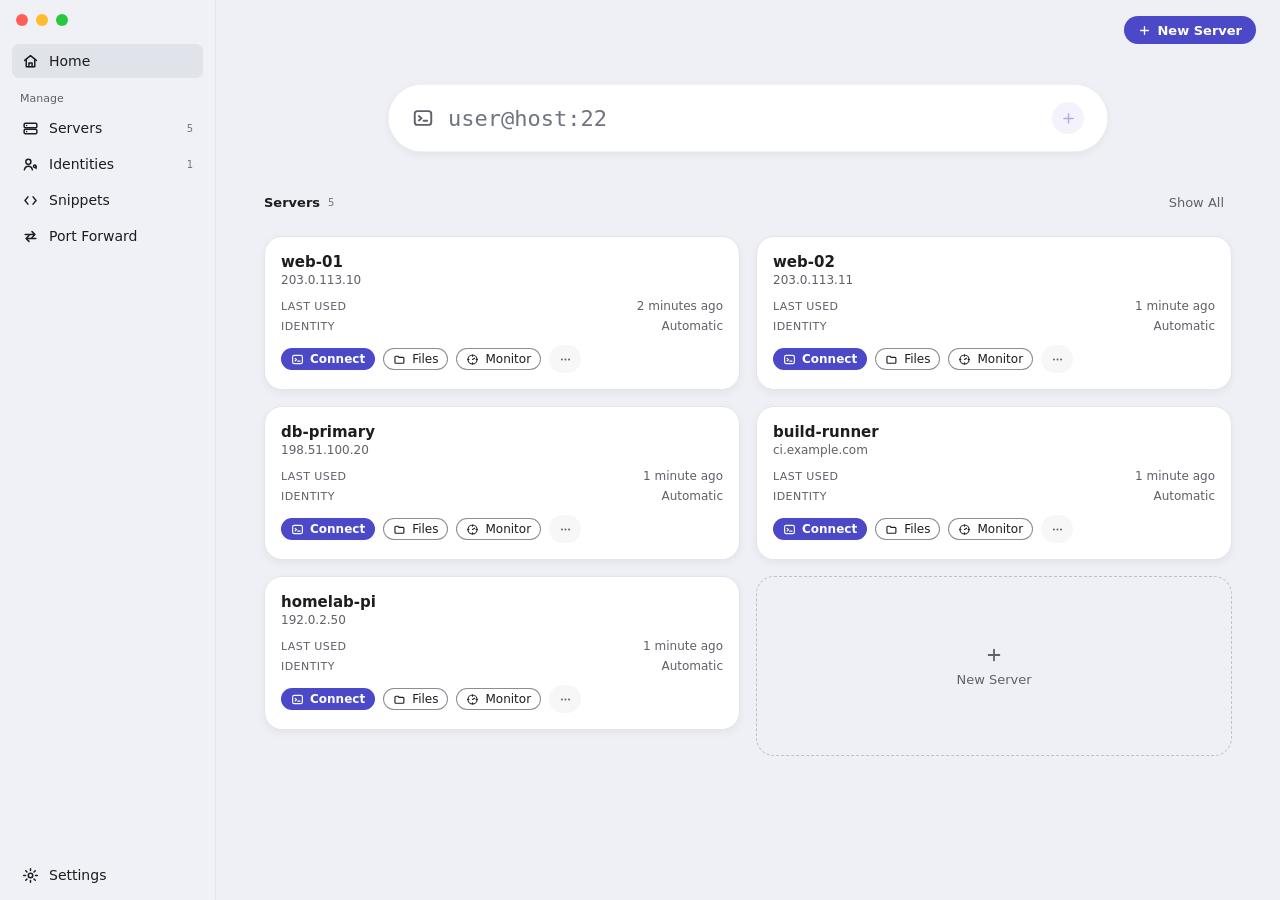
==== src/Catussh.Design/index.html @ dd432e3e "Port the catussh design system and a .NET shell The SwiftUI layer cannot be translated into C# contr" ====
<!DOCTYPE html>
<html lang="en">
<head>
  <meta charset="utf-8" />
  <meta name="viewport" content="width=device-width, initial-scale=1" />
  <title>catussh</title>
  <link rel="stylesheet" href="tokens.css" />
  <link rel="stylesheet" href="components.css" />
  <style>
    html, body { margin: 0; height: 100%; }
    body {
      font: var(--font-body);
      color: var(--rx-ink);
      background: var(--rx-window);
      -webkit-font-smoothing: antialiased;
      overflow: hidden;
    }
    * { box-sizing: border-box; }
    button { font-family: inherit; }
    ::selection { background: var(--rx-accent-fill); }
    .rx-content::-webkit-scrollbar { width: 10px; }
    .rx-content::-webkit-scrollbar-thumb {
      background: color-mix(in srgb, var(--rx-ink) 18%, transparent);
      border: 3px solid transparent;
      background-clip: padding-box;
      border-radius: 999px;
    }
  </style>
</head>
<body>
  <div id="app"></div>
  <script src="app.js"></script>
</body>
</html>
---- src/Catussh.Design/tokens.css ----
/*
 * tokens.css — port of Foundation/CatusshDesign/Sources/CatusshDesign/Tokens.swift
 *
 * Every value here is a literal copy of the Swift token. The Swift builds
 * appearance-aware colours from `Color(rxLight:dark:)`; the equivalent is a
 * :root block for light and a `.dark` block for dark, both fed by the same
 * 0xRRGGBBAA literals converted to CSS rgba() — no hand-picked shades.
 */

:root {
  /* MARK: Spacing — 4pt alignment grid */
  --space-1: 4px;
  --space-2: 8px;
  --space-3: 12px;
  --space-4: 16px;
  --space-5: 20px;
  --space-6: 24px;

  /* MARK: Radius */
  --radius-sm: 5px;
  --radius-md: 7px;
  --radius-lg: 10px;
  --radius-card: 18px;

  /* MARK: Metrics */
  --control-height: 28px;
  --small-control-height: 22px;
  --sidebar-width: 216px;
  --table-row-height: 40px;
  --dense-row-height: 32px;
  --table-header-height: 28px;
  --form-row-min-height: 56px;

  /* MARK: Palette (light) */
  --rx-window: rgba(238, 240, 245, 1);                 /* 0xEEF0F5FF */
  --rx-sidebar-selected: rgba(225, 227, 234, 1);        /* 0xE1E3EAFF */
  --rx-surface: rgba(255, 255, 255, 1);                 /* 0xFFFFFFFF */
  --rx-surface-sunken: rgba(241, 242, 245, 1);          /* 0xF1F2F5FF */
  --rx-pill: rgba(227, 229, 235, 1);                    /* 0xE3E5EBFF */
  --rx-hairline: rgba(227, 229, 234, 1);                /* 0xE3E5EAFF */
  --rx-control-border: rgba(138, 141, 150, 1);          /* 0x8A8D96FF */
  --rx-ink: rgba(29, 29, 31, 1);                        /* 0x1D1D1FFF */
  --rx-ink-secondary: rgba(95, 97, 104, 1);             /* 0x5F6168FF */
  --rx-ink-tertiary: rgba(112, 115, 128, 1);            /* 0x707380FF */
  --rx-accent: rgba(75, 73, 200, 1);                    /* 0x4B49C8FF */
  --rx-on-accent: rgba(255, 255, 255, 1);               /* 0xFFFFFFFF */
  --rx-series-2: rgba(59, 148, 214, 1);                 /* 0x3B94D6FF */
  --rx-series-2-fill: rgba(59, 148, 214, 0.2);          /* 0x3B94D633 */
  --rx-accent-fill: rgba(75, 73, 200, 0.149);           /* 0x4B49C826 */
  --rx-segment-selected: rgba(110, 112, 121, 1);        /* 0x6E7079FF */
  --rx-on-segment: rgba(255, 255, 255, 1);              /* 0xFFFFFFFF */
  --rx-success: rgba(36, 161, 72, 1);                   /* 0x24A148FF */
  --rx-success-halo: rgba(36, 161, 72, 0.149);          /* 0x24A14826 */
  --rx-warning: rgba(168, 100, 0, 1);                   /* 0xA86400FF */
  --rx-danger: rgba(217, 48, 37, 1);                    /* 0xD93025FF */
  --rx-row-selected: rgba(228, 228, 247, 1);            /* 0xE4E4F7FF */
  --rx-row-hover: rgba(244, 245, 248, 1);               /* 0xF4F5F8FF */
  --rx-scrim: rgba(20, 22, 30, 0.4);                    /* 0x14161E66 */
  --rx-terminal-bg: rgba(22, 23, 26, 1);                /* 0x16171AFF */
  --rx-terminal-fg: rgba(230, 231, 234, 1);             /* 0xE6E7EAFF */
  --rx-terminal-muted: rgba(139, 142, 150, 1);          /* 0x8B8E96FF */
  --rx-terminal-green: rgba(95, 211, 131, 1);           /* 0x5FD383FF */
  --rx-terminal-blue: rgba(124, 183, 255, 1);           /* 0x7CB7FFFF */
  --rx-terminal-yellow: rgba(232, 194, 106, 1);         /* 0xE8C26AFF */
  --rx-terminal-red: rgba(255, 123, 114, 1);            /* 0xFF7B72FF */
  --rx-terminal-cursor: rgba(169, 167, 255, 1);         /* 0xA9A7FFFF */

  /* Card shadow: black at 5% in light, 20% in dark (Card.swift) */
  --rx-card-shadow: 0 3px 8px rgba(0, 0, 0, 0.05);

  /* MARK: Type — every size/weight from Font extension in Tokens.swift */
  --font-page-title: 700 26px var(--rx-font-ui);        /* rxPageTitle */
  --font-metric-xl: 600 32px var(--rx-font-ui);         /* rxMetricXL */
  --font-metric-md: 600 16px var(--rx-font-ui);         /* rxMetricMD */
  --font-sheet-title: 700 18px var(--rx-font-ui);       /* rxSheetTitle */
  --font-section-title: 600 13px var(--rx-font-ui);     /* rxSectionTitle */
  --font-body: 400 13px var(--rx-font-ui);              /* rxBody */
  --font-body-strong: 600 13px var(--rx-font-ui);       /* rxBodyStrong */
  --font-caption: 500 11px var(--rx-font-ui);           /* rxCaption */
  --font-section-label: 500 11px var(--rx-font-ui);     /* rxSectionLabel */
  --font-help: 400 11px var(--rx-font-ui);              /* rxHelp */
  --font-unit: 500 13px var(--rx-font-ui);              /* rxUnit */
  --font-axis: 400 10px var(--rx-font-ui);              /* rxAxis */
  --font-code: 400 12px var(--rx-font-mono);            /* rxCode */

  /* rxCapsTracking: 0.04em of 11pt = 0.44pt */
  --rx-caps-tracking: 0.44px;

  --rx-font-ui: -apple-system, BlinkMacSystemFont, "SF Pro Text", "Segoe UI Variable Text",
    "Segoe UI", system-ui, sans-serif;
  --rx-font-mono: ui-monospace, "SF Mono", "Cascadia Mono", "Consolas", monospace;
}

.dark {
  --rx-window: rgba(27, 28, 31, 1);                     /* 0x1B1C1FFF */
  --rx-sidebar-selected: rgba(52, 54, 59, 1);           /* 0x34363BFF */
  --rx-surface: rgba(38, 39, 43, 1);                    /* 0x26272BFF */
  --rx-surface-sunken: rgba(31, 32, 35, 1);             /* 0x1F2023FF */
  --rx-pill: rgba(47, 49, 53, 1);                       /* 0x2F3135FF */
  --rx-hairline: rgba(58, 59, 64, 1);                   /* 0x3A3B40FF */
  --rx-control-border: rgba(118, 120, 127, 1);          /* 0x76787FFF */
  --rx-ink: rgba(245, 245, 247, 1);                     /* 0xF5F5F7FF */
  --rx-ink-secondary: rgba(161, 163, 170, 1);           /* 0xA1A3AAFF */
  --rx-ink-tertiary: rgba(138, 141, 150, 1);            /* 0x8A8D96FF */
  --rx-accent: rgba(133, 131, 255, 1);                  /* 0x8583FFFF */
  --rx-on-accent: rgba(18, 18, 46, 1);                  /* 0x12122EFF */
  --rx-series-2: rgba(108, 188, 242, 1);                /* 0x6CBCF2FF */
  --rx-series-2-fill: rgba(108, 188, 242, 0.161);       /* 0x6CBCF229 */
  --rx-accent-fill: rgba(133, 131, 255, 0.18);          /* 0x8583FF2E */
  --rx-segment-selected: rgba(95, 97, 105, 1);          /* 0x5F6169FF */
  --rx-on-segment: rgba(255, 255, 255, 1);              /* 0xFFFFFFFF */
  --rx-success: rgba(52, 209, 88, 1);                   /* 0x34D158FF */
  --rx-success-halo: rgba(52, 209, 88, 0.2);            /* 0x34D15833 */
  --rx-warning: rgba(255, 179, 64, 1);                  /* 0xFFB340FF */
  --rx-danger: rgba(255, 105, 97, 1);                   /* 0xFF6961FF */
  --rx-row-selected: rgba(52, 52, 90, 1);               /* 0x34345AFF */
  --rx-row-hover: rgba(44, 45, 50, 1);                  /* 0x2C2D32FF */
  --rx-scrim: rgba(0, 0, 0, 0.549);                     /* 0x0000008C */
  --rx-terminal-bg: rgba(18, 19, 22, 1);                /* 0x121316FF */

  --rx-card-shadow: 0 3px 8px rgba(0, 0, 0, 0.2);
}

/*
 * Type scale as utility classes. Each mirrors one `Font.rx*` constant; the
 * numeric faces use tabular figures exactly where Swift calls
 * `.monospacedDigit()`.
 */
.rx-page-title { font: var(--font-page-title); letter-spacing: -0.01em; }
.rx-metric-xl { font: var(--font-metric-xl); font-variant-numeric: tabular-nums; }
.rx-metric-md { font: var(--font-metric-md); font-variant-numeric: tabular-nums; }
.rx-sheet-title { font: var(--font-sheet-title); }
.rx-section-title { font: var(--font-section-title); }
.rx-body { font: var(--font-body); }
.rx-body-strong { font: var(--font-body-strong); }
.rx-caption { font: var(--font-caption); }
.rx-section-label { font: var(--font-section-label); }
.rx-help { font: var(--font-help); }
.rx-unit { font: var(--font-unit); }
.rx-axis { font: var(--font-axis); font-variant-numeric: tabular-nums; }
.rx-code { font: var(--font-code); }
---- src/Catussh.Design/components.css ----
/
/* An empty header cell must not reserve the 220px actions gutter. */
.rx-table__cell--actions:empty {
  width: 0;
  padding: 0;
}*
 * components.css — port of Card.swift, Controls.swift, Status.swift, Charts.swift,
 * Form.swift, Page.swift and Motion.swift from Foundation/CatusshDesign.
 *
 * Class names keep the Swift type names (rxCard -> .rx-card, CapsLabel ->
 * .rx-caps-label) so a reader can go from a view file to its CSS and back.
 */

/* ============================================================
 * Motion.swift — rxQuick: easeOut(0.12), rxArrive: easeOut(0.28)
 * ========================================================== */
:root {
  --rx-quick: 120ms ease-out;
  --rx-arrive: 280ms ease-out;
}

/*
 * SF Symbols have an intrinsic size; an inline <svg> does not, and would stretch
 * to whatever box it lands in. Every icon gets the 13pt default that
 * RXButtonLabelStyle uses, and each component below overrides it where the
 * Swift file specifies a different point size.
 */
svg { width: 13px; height: 13px; flex: none; display: block; }

/* ============================================================
 * Card.swift
 * ========================================================== */

/* Solid `surface`, hairline edge, soft shadow. Content is never glass. */
.rx-card {
  background: var(--rx-surface);
  border: 0.5px solid var(--rx-hairline);
  border-radius: var(--radius-card);
  box-shadow: var(--rx-card-shadow);
  padding: var(--space-4);
}

.rx-card--flush { padding: 0; overflow: hidden; }

.rx-card--chrome { padding: 0; overflow: hidden; }

/* CapsLabel: uppercase caption-caps in ink-secondary, 0.44px tracking. */
.rx-caps-label {
  font: var(--font-caption);
  letter-spacing: var(--rx-caps-tracking);
  color: var(--rx-ink-secondary);
  text-transform: uppercase;
  white-space: nowrap;
  overflow: hidden;
  text-overflow: ellipsis;
}

/* CardHead: caption left, at most one control right, control-height row. */
.rx-card-head {
  display: flex;
  align-items: center;
  gap: var(--space-2);
  min-height: var(--control-height);
}
.rx-card-head > .rx-spacer { flex: 1 1 auto; min-width: var(--space-2); }

.rx-hint-text {
  font: var(--font-axis);
  color: var(--rx-ink-tertiary);
  white-space: nowrap;
  overflow: hidden;
  text-overflow: ellipsis;
}

.rx-help-text {
  font: var(--font-help);
  color: var(--rx-ink-secondary);
}
.rx-help-text--error { color: var(--rx-danger); }

.rx-hairline {
  background: var(--rx-hairline);
  height: 1px;
  border: 0;
  margin: 0;
}
.rx-hairline--vertical { height: auto; width: 1px; align-self: stretch; }

.rx-key-hint {
  font: 500 11px var(--rx-font-ui);
  color: var(--rx-ink-secondary);
  padding: 2px 5px;
  border-radius: 4px;
  background: var(--rx-surface-sunken);
}

/* ============================================================
 * Controls.swift — every control is 28pt tall
 * ========================================================== */

.rx-button {
  display: inline-flex;
  align-items: center;
  justify-content: center;
  gap: 6px;
  height: var(--control-height);
  padding: 0 14px;
  border-radius: 999px;                  /* Capsule */
  border: 0;
  font: 500 13px var(--rx-font-ui);      /* medium for bordered/plain */
  line-height: 1;
  white-space: nowrap;
  cursor: default;
  user-select: none;
  transition: background var(--rx-quick), color var(--rx-quick),
    transform var(--rx-quick), opacity var(--rx-quick);
  -webkit-font-smoothing: antialiased;
}
.rx-button:active { transform: scale(0.97); }
.rx-button[disabled], .rx-button:disabled { opacity: 0.4; pointer-events: none; }

.rx-button--small {
  height: var(--small-control-height);
  padding: 0 10px;
  font-size: 12px;
}

.rx-button--icon-only { padding: 0; width: var(--control-height); }
.rx-button--icon-only.rx-button--small { width: var(--small-control-height); }
.rx-button--icon-only svg { width: 14px; height: 14px; }

/* bordered: surface fill, 1px control-border; hover deepens to 7%. */
.rx-button--bordered {
  background: var(--rx-surface);
  color: var(--rx-ink);
  box-shadow: inset 0 0 0 1px var(--rx-control-border);
}
.rx-button--bordered:hover { background: color-mix(in srgb, var(--rx-ink) 7%, var(--rx-surface)); }
.rx-button--bordered:active { background: color-mix(in srgb, var(--rx-ink) 12%, var(--rx-surface)); }

/* primary: accent fill; one per view at most. Semibold. */
.rx-button--primary {
  background: var(--rx-accent);
  color: var(--rx-on-accent);
  font-weight: 600;
}
.rx-button--primary:hover { background: color-mix(in srgb, var(--rx-accent) 90%, var(--rx-ink)); }

/* danger: destructive confirmation only. */
.rx-button--danger {
  background: var(--rx-danger);
  color: #fff;
  font-weight: 600;
}

/* plain: toolbar text actions, no chrome. */
.rx-button--plain {
  background: transparent;
  color: var(--rx-ink-secondary);
  padding: 0 8px;
}
.rx-button--plain:hover { color: var(--rx-ink); background: rgba(127, 127, 127, 0.07); }

/* RXField background: radius-lg, 1px control-border, surface fill. */
.rx-field {
  display: flex;
  align-items: center;
  gap: var(--space-2);
  height: var(--control-height);
  padding: 0 8px;
  border-radius: var(--radius-lg);
  background: var(--rx-surface);
  box-shadow: inset 0 0 0 1px var(--rx-control-border);
}
.rx-field > svg { color: var(--rx-ink-tertiary); }
.rx-field input,
.rx-field select {
  flex: 1 1 auto;
  min-width: 0;
  border: 0;
  outline: 0;
  background: transparent;
  font: var(--font-body);
  color: var(--rx-ink);
}
.rx-field input::placeholder { color: var(--rx-ink-tertiary); }
.rx-field:focus-within { box-shadow: inset 0 0 0 1px var(--rx-accent), 0 0 0 3px var(--rx-accent-fill); }

/* RXSegmented: sunken track, selected segment in segment-selected. */
.rx-segmented {
  display: inline-flex;
  align-items: center;
  gap: 2px;
  height: var(--control-height);
  padding: 2px;
  border-radius: var(--radius-lg);
  background: var(--rx-surface-sunken);
  box-shadow: inset 0 0 0 1px var(--rx-control-border);
}
.rx-segmented button {
  height: 100%;
  padding: 0 10px;
  border: 0;
  border-radius: var(--radius-md);
  background: transparent;
  color: var(--rx-ink-secondary);
  font: 500 12px var(--rx-font-ui);
  cursor: default;
  transition: background var(--rx-quick), color var(--rx-quick);
}
.rx-segmented button[aria-selected="true"] {
  background: var(--rx-segment-selected);
  color: var(--rx-on-segment);
}

/* RXIconButton: 28pt+4 capsule, primary 6% fill. */
.rx-icon-button {
  display: inline-flex;
  align-items: center;
  justify-content: center;
  min-width: calc(var(--control-height) + 4px);
  height: var(--control-height);
  padding: 0 2px;
  border: 0;
  border-radius: 999px;
  background: rgba(127, 127, 127, 0.06);
  color: var(--rx-ink-secondary);
  cursor: default;
  transition: background var(--rx-quick);
}
.rx-icon-button:hover { color: var(--rx-ink); }

/* ============================================================
 * Status.swift
 * ========================================================== */
.rx-status-dot {
  display: inline-block;
  border-radius: 50%;
  flex: none;
}
.rx-status-dot--small { width: 6px; height: 6px; }
.rx-status-dot--regular { width: 8px; height: 8px; }
.rx-status-dot--large { width: 14px; height: 14px; }
.rx-status-dot--large.rx-status-dot--success { box-shadow: 0 0 0 6px var(--rx-success-halo); }

.rx-status-dot--success { background: var(--rx-success); }
.rx-status-dot--running { background: var(--rx-accent); }
.rx-status-dot--warning { background: var(--rx-warning); }
.rx-status-dot--danger { background: var(--rx-danger); }
.rx-status-dot--off { background: var(--rx-ink-tertiary); }

/* RXTag: 20pt pill, radius-sm, caption. */
.rx-tag {
  display: inline-flex;
  align-items: center;
  gap: 4px;
  height: 20px;
  padding: 0 6px;
  border-radius: var(--radius-sm);
  background: var(--rx-surface-sunken);
  font: var(--font-caption);
  color: var(--rx-ink-secondary);
  white-space: nowrap;
}
.rx-tag svg { width: 10px; height: 10px; }
.rx-tag--accent { background: var(--rx-accent-fill); color: var(--rx-accent); }
.rx-tag--warning { color: var(--rx-warning); }

/* RedactableText: the text becomes a surface-sunken bar its own length. */
.rx-redactable { position: relative; display: inline-block; }
.rx-redactable--on { color: transparent; }
.rx-redactable--on::after {
  content: "";
  position: absolute;
  left: 0;
  top: 50%;
  transform: translateY(-50%);
  width: 100%;
  height: 10px;
  border-radius: 3px;
  background: var(--rx-surface-sunken);
  box-shadow: inset 0 0 0 1px var(--rx-hairline);
  transition: opacity var(--rx-quick);
}

/* SymbolTile: an SF Symbol on a soft tile (snippets, recents). */
.rx-symbol-tile {
  display: inline-flex;
  align-items: center;
  justify-content: center;
  width: 28px;
  height: 28px;
  border-radius: var(--radius-lg);
  background: var(--rx-accent-fill);
  color: var(--rx-accent);
  flex: none;
}
.rx-symbol-tile svg { width: 15px; height: 15px; }
.rx-symbol-tile--plain { background: var(--rx-surface-sunken); color: var(--rx-ink-secondary); }

/* ============================================================
 * Charts.swift
 * ========================================================== */

/* rxUsageColor: warning at 75%, danger at 90%. */
.rx-usage--base { background: var(--rx-accent); }
.rx-usage--warning { background: var(--rx-warning); }
.rx-usage--danger { background: var(--rx-danger); }

/* UsageBar: 6pt rounded track on surface-sunken, segments 2pt apart. */
.rx-usage-bar {
  display: flex;
  gap: 2px;
  height: 6px;
  border-radius: 3px;
  background: var(--rx-surface-sunken);
  overflow: hidden;
  width: 100%;
}
.rx-usage-bar > span {
  display: block;
  height: 100%;
  flex: none;
  border-radius: 3px;
  transition: width var(--rx-arrive);
}

/* SplitBar: segmented 20pt bar (memory used / cache / free), 4pt gaps. */
.rx-split-bar {
  display: flex;
  gap: 4px;
  height: 20px;
  width: 100%;
}
.rx-split-bar > span {
  display: block;
  height: 100%;
  border-radius: var(--radius-sm);
  transition: width var(--rx-arrive);
}

/* Sparkline: filled path + stroked line. */
.rx-sparkline { display: block; width: 100%; height: 100%; overflow: visible; }

/* RXProgressBar. */
.rx-progress {
  height: 4px;
  border-radius: 2px;
  background: var(--rx-surface-sunken);
  overflow: hidden;
  width: 100%;
}
.rx-progress > span {
  display: block;
  height: 100%;
  border-radius: 2px;
  transition: width var(--rx-arrive);
}

/* CoreTile: one per CPU core, caption-sized. */
.rx-core-tile {
  display: flex;
  flex-direction: column;
  gap: 2px;
  padding: 6px 8px;
  border-radius: var(--radius-md);
  background: var(--rx-surface-sunken);
  min-width: 0;
}
.rx-core-tile__name {
  font: var(--font-axis);
  color: var(--rx-ink-tertiary);
  font-variant-numeric: tabular-nums;
}
.rx-core-tile__value {
  font: 600 12px var(--rx-font-ui);
  font-variant-numeric: tabular-nums;
  color: var(--rx-ink);
}

.rx-legend-item {
  display: flex;
  align-items: center;
  gap: 6px;
  font: 400 12px var(--rx-font-ui);
  color: var(--rx-ink-secondary);
  white-space: nowrap;
}
.rx-legend-item__swatch { width: 8px; height: 8px; border-radius: 2px; flex: none; }
.rx-legend-item__value {
  font-weight: 600;
  font-variant-numeric: tabular-nums;
  color: var(--rx-ink);
}

/* ============================================================
 * Form.swift
 * ========================================================== */

/* RXDividedStack: rows separated by hairlines, never a trailing one. */
.rx-divided-stack > * + * { border-top: 1px solid var(--rx-hairline); }

/* RXFormRow: label left, control right, 56pt minimum. */
.rx-form-row {
  display: flex;
  align-items: center;
  gap: var(--space-4);
  min-height: var(--form-row-min-height);
  padding: var(--space-2) 0;
}
.rx-form-row__labels { flex: 1 1 auto; min-width: 0; display: flex; flex-direction: column; gap: 2px; }
.rx-form-row__title { font: var(--font-body); color: var(--rx-ink); }
.rx-form-row__control { flex: none; }

.rx-section-title-row {
  display: flex;
  align-items: center;
  gap: var(--space-2);
  min-height: var(--control-height);
}
.rx-section-title-row .rx-spacer { flex: 1 1 auto; }

/* SwitchRow + RXSlider. */
.rx-switch {
  position: relative;
  width: 34px;
  height: 20px;
  border-radius: 999px;
  background: var(--rx-surface-sunken);
  box-shadow: inset 0 0 0 1px var(--rx-control-border);
  border: 0;
  cursor: default;
  transition: background var(--rx-quick);
  flex: none;
}
.rx-switch--on { background: var(--rx-accent); box-shadow: none; }
.rx-switch::after {
  content: "";
  position: absolute;
  top: 2px;
  left: 2px;
  width: 16px;
  height: 16px;
  border-radius: 50%;
  background: #fff;
  box-shadow: 0 1px 2px rgba(0, 0, 0, 0.25);
  transition: transform var(--rx-quick);
}
.rx-switch--on::after { transform: translateX(14px); }

.rx-slider { display: flex; align-items: center; gap: var(--space-3); }
.rx-slider input[type="range"] { width: 160px; accent-color: var(--rx-accent); }

/* ============================================================
 * Page.swift
 * ========================================================== */
.rx-page {
  display: flex;
  flex-direction: column;
  gap: var(--space-5);
  padding: var(--space-6) 48px var(--space-6);
  max-width: 1180px;
  margin: 0 auto;
  width: 100%;
  box-sizing: border-box;
}

.rx-page-title-row { display: flex; align-items: baseline; gap: var(--space-3); }
.rx-page-title { font: var(--font-page-title); color: var(--rx-ink); margin: 0; }

.rx-empty-state {
  display: flex;
  flex-direction: column;
  align-items: center;
  justify-content: center;
  gap: var(--space-2);
  padding: var(--space-6);
  color: var(--rx-ink-secondary);
  text-align: center;
}

.rx-code-block {
  font: var(--font-code);
  background: var(--rx-terminal-bg);
  color: var(--rx-terminal-fg);
  border-radius: var(--radius-md);
  padding: var(--space-3);
  overflow: auto;
  white-space: pre;
}

.rx-table-header-label {
  font: var(--font-caption);
  letter-spacing: var(--rx-caps-tracking);
  text-transform: uppercase;
  color: var(--rx-ink-secondary);
}

.rx-table-group-row {
  display: flex;
  align-items: center;
  gap: var(--space-2);
  height: var(--table-header-height);
  font: var(--font-body);
  color: var(--rx-ink-secondary);
}

/* SheetScaffold + ProgressHUD. */
.rx-scrim {
  position: fixed;
  inset: 0;
  background: var(--rx-scrim);
  display: flex;
  align-items: center;
  justify-content: center;
  z-index: 50;
}
.rx-sheet {
  background: var(--rx-surface);
  border-radius: var(--radius-card);
  box-shadow: 0 24px 64px rgba(0, 0, 0, 0.35);
  min-width: 420px;
  max-width: 760px;
  overflow: hidden;
}
.rx-sheet__head {
  display: flex;
  flex-direction: column;
  gap: var(--space-1);
  padding: var(--space-6) var(--space-6) var(--space-5);
}
.rx-sheet__body { padding: 0 var(--space-6); }
.rx-sheet__footer {
  display: flex;
  justify-content: flex-end;
  gap: var(--space-2);
  padding: var(--space-5) var(--space-6) var(--space-6);
}

.rx-progress-hud {
  display: flex;
  align-items: center;
  gap: var(--space-3);
  padding: var(--space-3) var(--space-6);
  border-radius: var(--radius-card);
  background: color-mix(in srgb, var(--rx-surface) 88%, transparent);
  backdrop-filter: blur(16px);
  box-shadow: var(--rx-card-shadow);
  font: var(--font-body);
  color: var(--rx-ink-secondary);
}

/* ============================================================
 * Layout.swift
 * ========================================================== */
.rx-flow { display: flex; flex-wrap: wrap; gap: var(--space-2); }
.rx-stack-1 { display: flex; flex-direction: column; gap: var(--space-1); }
.rx-stack-2 { display: flex; flex-direction: column; gap: var(--space-2); }
.rx-stack-3 { display: flex; flex-direction: column; gap: var(--space-3); }
.rx-stack-4 { display: flex; flex-direction: column; gap: var(--space-4); }
.rx-row-2 { display: flex; align-items: center; gap: var(--space-2); }
.rx-row-3 { display: flex; align-items: center; gap: var(--space-3); }
.rx-spacer { flex: 1 1 auto; }

/* ============================================================
 * Shell — the window chrome shared by every page
 * macOS visual-effect background: light 0xEEF0F5, dark 0x1B1C1F
 * ========================================================== */
.rx-window {
  display: grid;
  grid-template-columns: var(--sidebar-width) 1fr;
  height: 100vh;
  background: var(--rx-window);
  color: var(--rx-ink);
  overflow: hidden;
}

.rx-sidebar {
  display: flex;
  flex-direction: column;
  padding: var(--space-3) var(--space-3) var(--space-2);
  gap: 2px;
  border-right: 0.5px solid var(--rx-hairline);
  background: color-mix(in srgb, var(--rx-window) 92%, var(--rx-surface));
  -webkit-app-region: drag;
}

.rx-sidebar__traffic { display: flex; gap: 8px; padding: 2px 4px var(--space-4); -webkit-app-region: no-drag; }
.rx-traffic-light { width: 12px; height: 12px; border-radius: 50%; }
.rx-traffic-light--close { background: #ff5f57; }
.rx-traffic-light--min { background: #febc2e; }
.rx-traffic-light--max { background: #28c840; }

.rx-sidebar__section {
  font: var(--font-section-label);
  color: var(--rx-ink-secondary);
  padding: var(--space-3) var(--space-2) var(--space-1);
}

.rx-sidebar__row {
  display: flex;
  align-items: center;
  gap: 10px;
  height: 34px;
  padding: 0 10px;
  border-radius: var(--radius-md);
  color: var(--rx-ink);
  font: 500 14px var(--rx-font-ui);
  text-decoration: none;
  -webkit-app-region: no-drag;
  transition: background var(--rx-quick);
}
.rx-sidebar__row > svg { width: 17px; height: 17px; color: var(--rx-ink); }
.rx-sidebar__row:hover { background: var(--rx-row-hover); }
.rx-sidebar__row--selected { background: var(--rx-sidebar-selected); }
.rx-sidebar__count {
  margin-left: auto;
  font: var(--font-axis);
  font-variant-numeric: tabular-nums;
  color: var(--rx-ink-tertiary);
}

.rx-sidebar__footer { margin-top: auto; }

/* Content column */
.rx-content {
  display: flex;
  flex-direction: column;
  min-width: 0;
  overflow: auto;
}

.rx-toolbar {
  display: flex;
  align-items: center;
  gap: 10px;
  height: 60px;
  padding: 0 var(--space-6);
  position: sticky;
  top: 0;
  z-index: 10;
  background: color-mix(in srgb, var(--rx-window) 86%, transparent);
  backdrop-filter: blur(20px);
}
.rx-toolbar .rx-spacer { flex: 1 1 auto; }
.rx-toolbar__pill {
  display: inline-flex;
  align-items: center;
  gap: 6px;
  height: var(--control-height);
  padding: 0 var(--space-3);
  border-radius: 999px;
  background: var(--rx-pill);
  font: var(--font-body);
  color: var(--rx-ink);
}
.rx-toolbar__pill svg { width: 14px; height: 14px; }
.rx-toolbar__pill .rx-toolbar__divider {
  width: 1px;
  height: 14px;
  background: color-mix(in srgb, var(--rx-ink) 14%, transparent);
}
.rx-toolbar .rx-field { width: 220px; }

/*
 * Table — ServersView.swift uses fixed column widths, not a CSS table with
 * auto layout: address 150, identity 110, cpu 110, lastUsed 120, actions 220,
 * name taking the rest, with 12pt horizontal padding and 40pt rows.
 */
.rx-table { display: flex; flex-direction: column; }
.rx-table__row {
  display: flex;
  align-items: center;
  gap: 0;
  padding: 0 var(--space-3);
  min-height: var(--table-row-height);
  border-radius: var(--radius-lg);
  transition: background var(--rx-quick);
}
.rx-table__row--head { min-height: var(--table-header-height); }
.rx-table__row--head .rx-table__cell {
  font: var(--font-caption);
  letter-spacing: var(--rx-caps-tracking);
  text-transform: uppercase;
  color: var(--rx-ink-secondary);
  font-weight: 500;
}
.rx-table__row--body { cursor: default; }
.rx-table__row--body:hover { background: var(--rx-row-hover); }
.rx-table__row--selected { background: var(--rx-row-selected); }

/* Fixed columns keep their measured width; only the name column flexes. */
.rx-table__cell { flex: none; }

/*
 * The name column needs a floor, not just min-width: 0: the fixed columns sum to
 * 710px + 24px padding, so a narrower window would otherwise hand the name 0px
 * and the row would render as "ADDRESS | IDENTITY | ..." with no server in it.
 * ServerColumns in ServersView.swift solves the same problem by hiding trailing
 * columns; the CSS keeps a 120px floor so the grid never collapses.
 */
.rx-table__cell--name {
  flex: 1 1 0;
  min-width: 120px;
  overflow: hidden;
}
.rx-table__cell--name > * {
  overflow: hidden;
  text-overflow: ellipsis;
  white-space: nowrap;
  min-width: 0;
}
/*
 * ServerColumns(width:) in ServersView.swift drops columns from the right as the
 * window narrows, rather than squeezing the name: CPU above 584px of table
 * width, Identity above 694, Last used above 814. Container queries are the
 * CSS equivalent, and the numbers are the Swift thresholds.
 */
.rx-table { container-type: inline-size; }
@container (max-width: 694px) {
  .rx-table__cell--cpu { display: none; }
}
@container (max-width: 584px) {
  .rx-table__cell--identity { display: none; }
}
@container (max-width: 814px) {
  .rx-table__cell--last-used { display: none; }
}

.rx-table__cell--address { width: 150px; }
.rx-table__cell--identity { width: 110px; }
.rx-table__cell--cpu { width: 110px; }
.rx-table__cell--last-used { width: 120px; }
.rx-table__cell--actions {
  width: 220px;
  display: flex;
  align-items: center;
  gap: var(--space-2);
  justify-content: flex-end;
}

/* An empty header cell must not reserve the 220px actions gutter. */
.rx-table__cell--actions:empty {
  width: 0;
  padding: 0;
}
.rx-table__sub { font: var(--font-help); color: var(--rx-ink-tertiary); margin-top: 1px; }
.rx-table__mono { font-variant-numeric: tabular-nums; }
.rx-table__cpu { display: flex; align-items: center; gap: var(--space-2); }
.rx-table__cpu .rx-usage-bar { width: 48px; }

/* Group header row: caption in body size, count pinned right. */
.rx-table__group {
  display: flex;
  align-items: center;
  gap: var(--space-2);
  height: var(--table-header-height);
  padding: 10px var(--space-3) 0;
  font: var(--font-body);
  color: var(--rx-ink-secondary);
}
.rx-table__group .rx-spacer { flex: 1 1 auto; }
.rx-table__group .rx-axis { color: var(--rx-ink-tertiary); }

/* Home grid */
.rx-home-search {
  display: flex;
  align-items: center;
  gap: var(--space-3);
  height: 68px;
  padding: 0 var(--space-6);
  border-radius: 999px;
  background: var(--rx-surface);
  box-shadow: var(--rx-card-shadow), inset 0 0 0 0.5px var(--rx-hairline);
  margin: var(--space-6) auto var(--space-4);
  width: min(720px, 100%);
}
.rx-home-search > svg { width: 22px; height: 22px; color: var(--rx-ink-secondary); }
.rx-home-search input {
  flex: 1 1 auto;
  border: 0;
  outline: 0;
  background: transparent;
  font: 400 22px var(--rx-font-mono);
  color: var(--rx-ink);
}
.rx-home-search input::placeholder { color: var(--rx-ink-tertiary); }
.rx-home-search .rx-icon-button {
  width: 32px;
  height: 32px;
  background: color-mix(in srgb, var(--rx-accent) 14%, transparent);
  color: var(--rx-accent);
}
.rx-home-search .rx-icon-button svg { width: 15px; height: 15px; }

.rx-server-grid {
  display: grid;
  grid-template-columns: repeat(auto-fill, minmax(330px, 1fr));
  gap: var(--space-4);
  align-items: start;
}

.rx-server-card { display: flex; flex-direction: column; gap: var(--space-3); }
.rx-server-card__name { font: 700 15px var(--rx-font-ui); color: var(--rx-ink); }
.rx-server-card__address { font: 400 12px var(--rx-font-ui); color: var(--rx-ink-secondary); margin-top: 2px; }
.rx-server-card__meta { display: flex; flex-direction: column; gap: 6px; }
.rx-server-card__meta-row { display: flex; align-items: center; gap: var(--space-2); }
.rx-server-card__meta-row .rx-spacer { flex: 1 1 auto; }
.rx-server-card__meta-value { font: 400 12px var(--rx-font-ui); color: var(--rx-ink-secondary); }
.rx-server-card__actions { display: flex; align-items: center; gap: var(--space-2); }
.rx-server-card__actions .rx-spacer { flex: 1 1 auto; }

.rx-new-card {
  display: flex;
  flex-direction: column;
  align-items: center;
  justify-content: center;
  gap: var(--space-2);
  min-height: 180px;
  border-radius: var(--radius-card);
  border: 1.5px dashed color-mix(in srgb, var(--rx-ink) 22%, transparent);
  color: var(--rx-ink-secondary);
  font: var(--font-body);
  background: transparent;
  cursor: default;
  -webkit-app-region: no-drag;
}
.rx-new-card > svg { width: 18px; height: 18px; color: var(--rx-ink-secondary); }
.rx-new-card:hover { background: var(--rx-row-hover); }
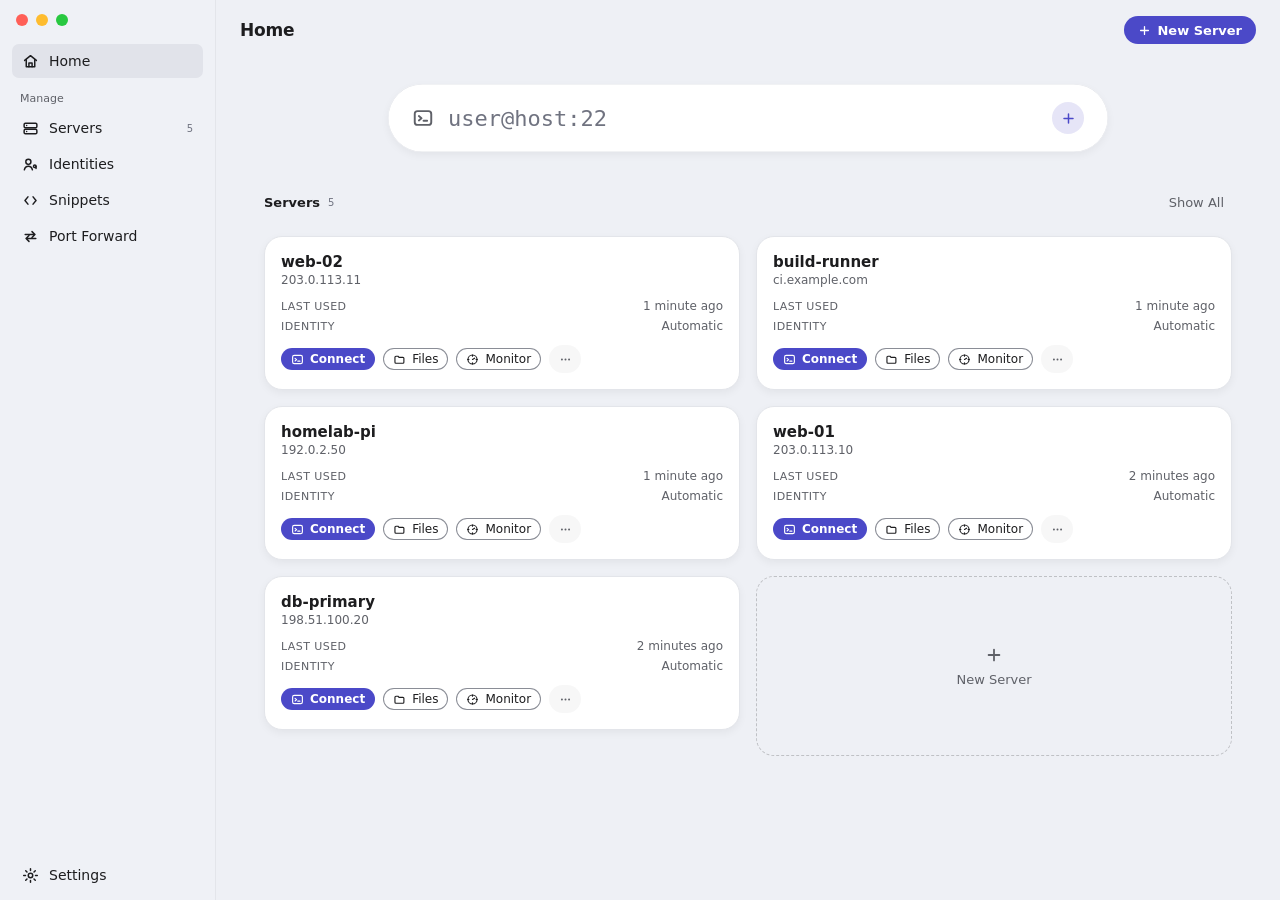
==== commit 4eb68525: "Make the app work: real servers, real identities, real SSH The UI was a replica with dead controls. " ====
--- a/src/Catussh.Design/index.html
+++ b/src/Catussh.Design/index.html
@@ -6,6 +6,7 @@
   <title>catussh</title>
   <link rel="stylesheet" href="tokens.css" />
   <link rel="stylesheet" href="components.css" />
+  <link rel="stylesheet" href="monitor.css" />
   <style>
     html, body { margin: 0; height: 100%; }
     body {
@@ -29,6 +30,9 @@
 </head>
 <body>
   <div id="app"></div>
+  <!-- api.js first: the pages and the monitor both read the Api global. -->
+  <script src="api.js"></script>
+  <script src="monitor.js"></script>
   <script src="app.js"></script>
 </body>
 </html>
--- a/src/Catussh.Design/components.css
+++ b/src/Catussh.Design/components.css
@@ -827,3 +827,27 @@
 }
 .rx-new-card > svg { width: 18px; height: 18px; color: var(--rx-ink-secondary); }
 .rx-new-card:hover { background: var(--rx-row-hover); }
+
+/* ---- Sheet title and toast ------------------------------------------- */
+
+.rx-sheet__title { font: var(--font-sheet-title); color: var(--rx-ink); }
+
+/* One-line message for something not built yet; dismisses itself. */
+.rx-toast {
+  position: fixed;
+  left: 50%;
+  bottom: var(--space-6);
+  transform: translateX(-50%);
+  padding: var(--space-3) var(--space-5);
+  border-radius: var(--radius-card);
+  background: var(--rx-surface);
+  color: var(--rx-ink);
+  font: var(--font-body);
+  box-shadow: var(--rx-card-shadow), inset 0 0 0 0.5px var(--rx-hairline);
+  z-index: 60;
+  animation: rx-toast-in var(--rx-arrive) both;
+}
+@keyframes rx-toast-in {
+  from { opacity: 0; transform: translate(-50%, 8px); }
+  to { opacity: 1; transform: translate(-50%, 0); }
+}
--- a/src/Catussh.Design/monitor.css
+++ b/src/Catussh.Design/monitor.css
@@ -0,0 +1,233 @@
+/*
+ * monitor.css — the Monitor page.
+ *
+ * Port of Foundation/MachineStatusView/Sources/MachineStatusView/{MonitorDashboard,
+ * MonitorCards}.swift. Layout rule from MonitorDashboard.swift: two columns when
+ * there is room (Load, Processor, Memory, Disks | Receive+Transmit, Network,
+ * Graphics), one column below 760pt.
+ *
+ * Each card "answers one question with one large number", so the metric line is
+ * always rxMetricXL (32pt semibold, tabular) with a 13pt unit beside it.
+ */
+
+.rx-monitor {
+  display: grid;
+  grid-template-columns: 1fr 1fr;
+  gap: var(--space-4);
+  align-items: start;
+}
+@container monitor (max-width: 760px) { /* fallback below; see @media */ }
+
+@media (max-width: 1040px) {
+  .rx-monitor { grid-template-columns: 1fr; }
+}
+
+.rx-monitor__column {
+  display: flex;
+  flex-direction: column;
+  gap: var(--space-4);
+  min-width: 0;
+}
+
+/* ---- Metric.swift: MetricView + SubMetricRow ---------------------------- */
+
+.rx-metric {
+  display: flex;
+  align-items: baseline;
+  gap: var(--space-1);
+}
+.rx-metric__value {
+  font: var(--font-metric-xl);
+  font-variant-numeric: tabular-nums;
+  color: var(--rx-ink);
+  transition: color var(--rx-arrive);
+}
+.rx-metric__unit {
+  font: var(--font-unit);
+  color: var(--rx-ink-secondary);
+}
+
+/* Sub-metrics split by hairlines, space-5 below the headline metric. */
+.rx-submetrics {
+  display: flex;
+  align-items: stretch;
+  gap: var(--space-4);
+  margin-top: var(--space-5);
+}
+.rx-submetrics > * + * {
+  border-left: 1px solid var(--rx-hairline);
+  padding-left: var(--space-4);
+}
+.rx-label-metric {
+  display: flex;
+  flex-direction: column;
+  gap: var(--space-1);
+  flex: 1 1 0;
+  min-width: 0;
+}
+.rx-label-metric__label { display: flex; align-items: center; gap: 6px; }
+.rx-label-metric__swatch {
+  width: 8px;
+  height: 8px;
+  border-radius: 2px;
+  flex: none;
+}
+.rx-label-metric__value {
+  display: flex;
+  align-items: baseline;
+  gap: var(--space-1);
+  min-width: 0;
+}
+.rx-label-metric__value .rx-metric__value { font: var(--font-metric-md); }
+.rx-label-metric__value .rx-metric__unit { font: 400 11px var(--rx-font-ui); }
+.rx-label-metric__value > span:last-child {
+  overflow: hidden;
+  text-overflow: ellipsis;
+  white-space: nowrap;
+}
+
+/* ---- UsageListRow ------------------------------------------------------ */
+.rx-usage-row { display: flex; flex-direction: column; gap: 6px; }
+.rx-usage-row__head { display: flex; align-items: baseline; gap: var(--space-2); }
+.rx-usage-row__name {
+  font: var(--font-code);
+  color: var(--rx-ink);
+  overflow: hidden;
+  text-overflow: ellipsis;
+  white-space: nowrap;
+  min-width: 0;
+  /* truncationMode(.middle): keep both ends of a long mount point visible */
+  direction: ltr;
+}
+.rx-usage-row__head .rx-spacer { flex: 1 1 auto; }
+.rx-usage-row__value {
+  font: 600 12px var(--rx-font-ui);
+  font-variant-numeric: tabular-nums;
+  color: var(--rx-ink);
+  white-space: nowrap;
+}
+.rx-usage-row__detail {
+  font: 400 12px var(--rx-font-ui);
+  font-variant-numeric: tabular-nums;
+  color: var(--rx-ink-secondary);
+  white-space: nowrap;
+}
+.rx-usage-row__list { display: flex; flex-direction: column; gap: var(--space-3); margin-top: var(--space-2); }
+
+/* ---- CoreGrid ---------------------------------------------------------- */
+.rx-core-grid {
+  display: grid;
+  grid-template-columns: repeat(8, minmax(0, 1fr));
+  gap: 6px;
+  margin-top: var(--space-4);
+}
+.rx-core-grid--dense {
+  grid-template-columns: repeat(16, minmax(0, 1fr));
+}
+.rx-core-tile--grid {
+  height: 44px;
+  justify-content: center;
+  padding: 0 6px;
+  position: relative;
+  overflow: hidden;
+}
+.rx-core-grid--dense .rx-core-tile--grid { height: 28px; }
+/* The fill is a bottom-anchored tint so the number stays legible at any use. */
+.rx-core-tile__fill {
+  position: absolute;
+  left: 0;
+  right: 0;
+  bottom: 0;
+  background: var(--rx-accent-fill);
+  transition: height var(--rx-arrive);
+}
+.rx-core-tile--grid > *:not(.rx-core-tile__fill) { position: relative; z-index: 1; }
+
+/* ---- Throughput cards -------------------------------------------------- */
+.rx-card--throughput {
+  display: flex;
+  flex-direction: column;
+  padding: 0;
+  overflow: hidden;
+}
+.rx-card--throughput .rx-card-head {
+  padding: var(--space-4) var(--space-4) 0;
+}
+.rx-card--throughput .rx-metric {
+  padding: var(--space-1) var(--space-4) 0;
+}
+.rx-card--throughput .rx-sparkline {
+  height: 84px;          /* height * 0.42 of the 200pt card */
+  margin-top: var(--space-2);
+  display: block;
+  width: 100%;
+}
+
+/* ---- Facts row under the page title ------------------------------------ */
+.rx-facts {
+  display: flex;
+  flex-wrap: wrap;
+  gap: var(--space-4) var(--space-6);
+}
+.rx-fact { display: flex; flex-direction: column; gap: 2px; min-width: 0; }
+.rx-fact__value {
+  font: var(--font-body);
+  color: var(--rx-ink);
+  overflow: hidden;
+  text-overflow: ellipsis;
+  white-space: nowrap;
+}
+.rx-fact__value--mono {
+  font: var(--font-code);
+  font-variant-numeric: tabular-nums;
+}
+
+/* ---- Graphics ---------------------------------------------------------- */
+.rx-gpu-row { display: flex; flex-direction: column; gap: 6px; }
+.rx-gpu-row__head { display: flex; align-items: baseline; gap: var(--space-2); }
+.rx-gpu-row__head .rx-spacer { flex: 1 1 auto; }
+.rx-gpu-row__fan {
+  font: 400 12px var(--rx-font-ui);
+  font-variant-numeric: tabular-nums;
+  color: var(--rx-ink-secondary);
+}
+.rx-gpu-bar { display: flex; align-items: center; gap: var(--space-2); }
+.rx-gpu-bar > .rx-caps-label { width: 40px; flex: none; }
+.rx-gpu-bar > .rx-usage-bar { flex: 1 1 auto; }
+.rx-gpu-bar > .rx-gpu-bar__value {
+  width: 40px;
+  flex: none;
+  text-align: right;
+  font: 600 12px var(--rx-font-ui);
+  font-variant-numeric: tabular-nums;
+  color: var(--rx-ink);
+}
+
+/* ---- Placeholder / spinner --------------------------------------------- */
+.rx-monitor-placeholder {
+  display: flex;
+  flex-direction: column;
+  align-items: center;
+  justify-content: center;
+  gap: var(--space-3);
+  padding: var(--space-6);
+  min-height: 220px;
+  color: var(--rx-ink-secondary);
+  font: var(--font-body);
+}
+.rx-spinner {
+  width: 18px;
+  height: 18px;
+  border-radius: 50%;
+  border: 2px solid var(--rx-hairline);
+  border-top-color: var(--rx-accent);
+  animation: rx-spin 0.8s linear infinite;
+}
+@keyframes rx-spin { to { transform: rotate(360deg); } }
+
+/* Arrival: cards rise 8pt and fade, staggered like .rxRise in Motion.swift. */
+.rx-rise { animation: rx-rise var(--rx-arrive) both; }
+@keyframes rx-rise {
+  from { opacity: 0; transform: translateY(6px); }
+  to { opacity: 1; transform: none; }
+}
